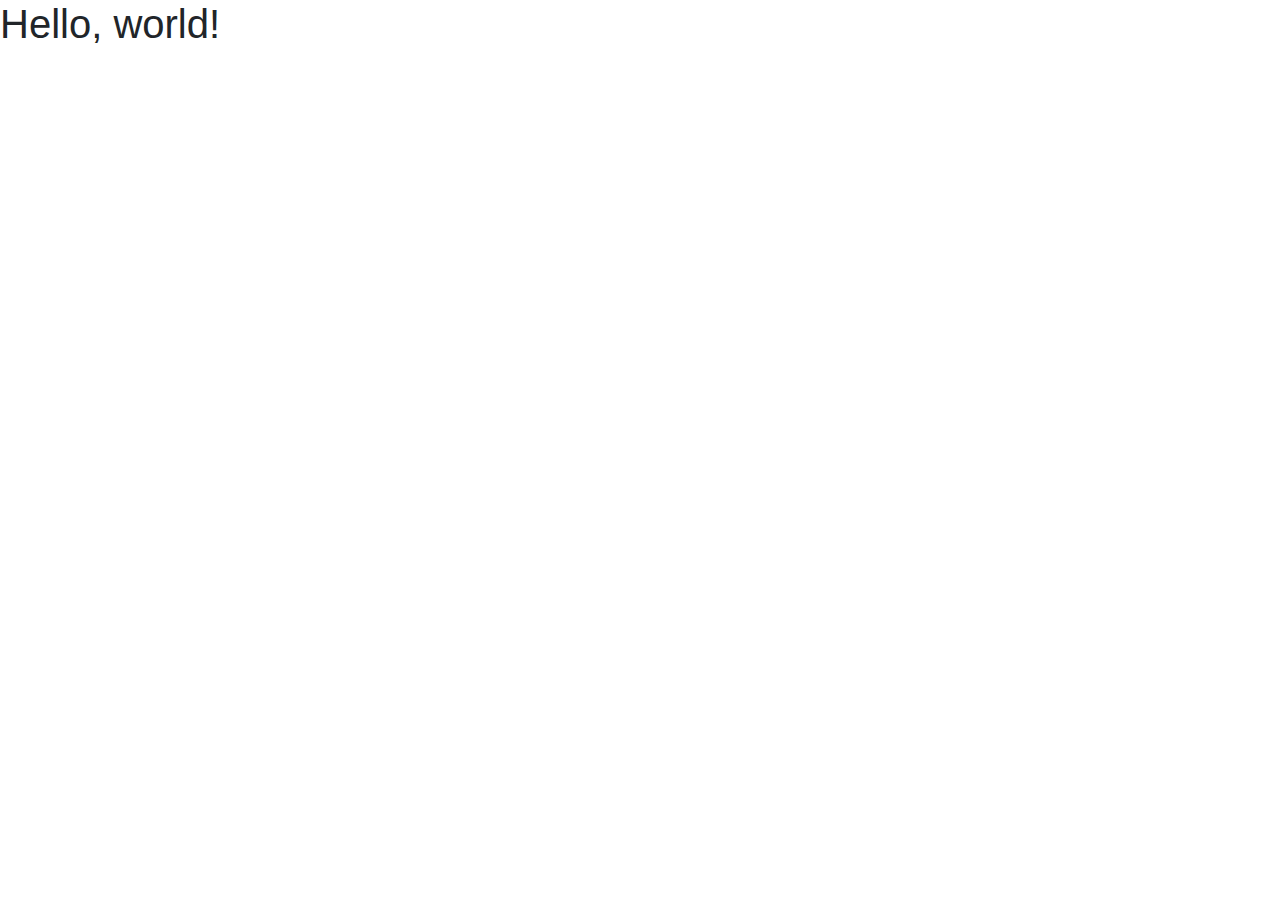
==== index.html @ f38ee5e2 "Installed bootstrap" ====
<!doctype html>
<html lang="en">
<head>
    <!-- Required meta tags -->
    <meta charset="utf-8">
    <meta name="viewport" content="width=device-width, initial-scale=1, shrink-to-fit=no">

    <!-- Bootstrap CSS -->
    <link rel="stylesheet" href="https://stackpath.bootstrapcdn.com/bootstrap/4.4.1/css/bootstrap.min.css" integrity="sha384-Vkoo8x4CGsO3+Hhxv8T/Q5PaXtkKtu6ug5TOeNV6gBiFeWPGFN9MuhOf23Q9Ifjh" crossorigin="anonymous">
    <link href="css/styles.css" rel="stylesheet" type="text/css">
  <title>Hello, world!</title>
  </head>
  <body>
    <h1>Hello, world!</h1>

    <!-- Optional JavaScript -->
    <!-- jQuery first, then Popper.js, then Bootstrap JS -->
    <script src="https://code.jquery.com/jquery-3.4.1.slim.min.js" integrity="sha384-J6qa4849blE2+poT4WnyKhv5vZF5SrPo0iEjwBvKU7imGFAV0wwj1yYfoRSJoZ+n" crossorigin="anonymous"></script>
    <script src="https://cdn.jsdelivr.net/npm/popper.js@1.16.0/dist/umd/popper.min.js" integrity="sha384-Q6E9RHvbIyZFJoft+2mJbHaEWldlvI9IOYy5n3zV9zzTtmI3UksdQRVvoxMfooAo" crossorigin="anonymous"></script>
    <script src="https://stackpath.bootstrapcdn.com/bootstrap/4.4.1/js/bootstrap.min.js" integrity="sha384-wfSDF2E50Y2D1uUdj0O3uMBJnjuUD4Ih7YwaYd1iqfktj0Uod8GCExl3Og8ifwB6" crossorigin="anonymous"></script>
  </body>
</html>
---- css/styles.css ----
@charset "utf-8";
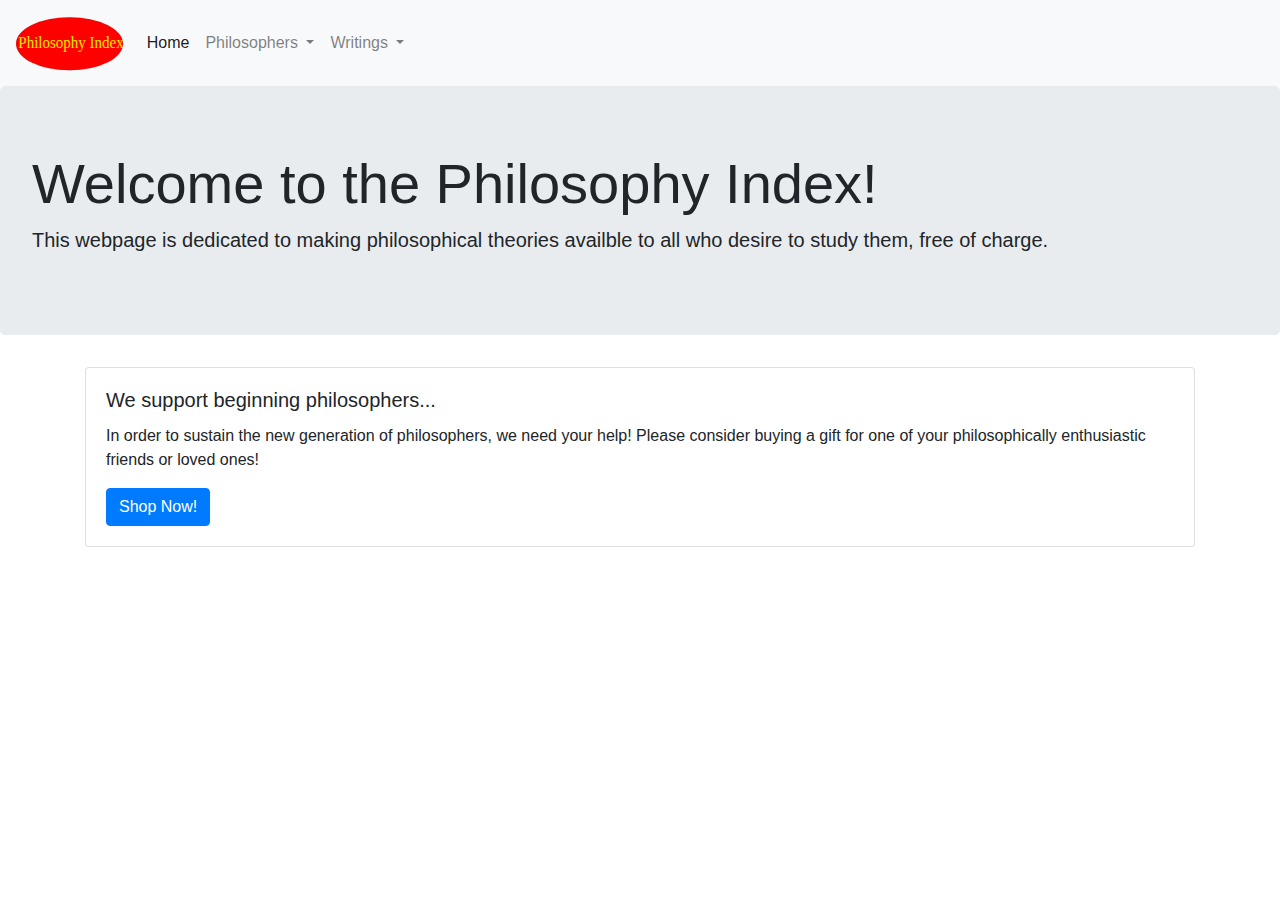
==== commit a7b8cb57: "Added the first building blocks" ====
--- a/index.html
+++ b/index.html
@@ -11,7 +11,74 @@
   <title>Hello, world!</title>
   </head>
   <body>
-    <h1>Hello, world!</h1>
+    
+	<nav class="navbar navbar-expand-lg navbar-light bg-light">
+  <a class="navbar-brand" href="#">
+	  <img alt="Philosophy Logo" src="images/Philosophy_for_All_logo2.svg" height="60">
+  </a>
+  <button class="navbar-toggler" type="button" data-toggle="collapse" data-target="#navbarSupportedContent" aria-controls="navbarSupportedContent" aria-expanded="false" aria-label="Toggle navigation">
+    <span class="navbar-toggler-icon"></span>
+  </button>
+
+  <div class="collapse navbar-collapse" id="navbarSupportedContent">
+    <ul class="navbar-nav mr-auto">
+      <li class="nav-item active">
+        <a class="nav-link" href="#">Home <span class="sr-only">(current)</span></a>
+      </li>
+      <li class="nav-item dropdown">
+        <a class="nav-link dropdown-toggle" href="#" id="navbarDropdown" role="button" data-toggle="dropdown" aria-haspopup="true" aria-expanded="false">
+          Philosophers
+        </a>
+        <div class="dropdown-menu" aria-labelledby="navbarDropdown">
+          <a class="dropdown-item" href="#">Action</a>
+          <a class="dropdown-item" href="#">Another action</a>
+          <div class="dropdown-divider"></div>
+          <a class="dropdown-item" href="#">Something else here</a>
+        </div>
+      </li>
+      <li class="nav-item dropdown">
+        <a class="nav-link dropdown-toggle" href="#" id="navbarDropdown" role="button" data-toggle="dropdown" aria-haspopup="true" aria-expanded="false">
+          Writings
+        </a>
+        <div class="dropdown-menu" aria-labelledby="navbarDropdown">
+          <a class="dropdown-item" href="#">Action</a>
+          <a class="dropdown-item" href="#">Another action</a>
+          <div class="dropdown-divider"></div>
+          <a class="dropdown-item" href="#">Something else here</a>
+        </div>
+      </li>
+    </ul>
+  </div>
+</nav>
+	<header>
+	<div class="jumbotron">
+  <h1 class="display-4">Welcome to the Philosophy Index!</h1>
+  <p class="lead">This webpage is dedicated to making philosophical theories availble to all who desire to study them, free of charge.</p>
+    </div>  
+	</header>
+	<section class="container">
+		<div class="card">
+            <div class="card-body">
+                <h5 class="card-title">We support beginning philosophers...</h5>
+                <p class="card-text">In order to sustain the new generation of philosophers, we need your help! Please consider buying a gift for one of your philosophically enthusiastic friends or loved ones!</p>
+                <a href="https://philosophersguild.com/collections/all" class="btn btn-primary" target="_blank">Shop Now!</a>
+            </div>
+        </div>	
+	</section>
+	<main class="container">
+	   <div class="row">
+		   <div class="col"></div>
+		   <div class="col"></div>
+		   <div class="col"></div>
+		   <div class="col"></div>
+		   <div class="col"></div>
+		   <div class="col"></div>
+		   <div class="col"></div>
+		   <div class="col"></div>
+		   <div class="col"></div>
+	   </div>
+	  </main>
+	  <footer></footer>
 
     <!-- Optional JavaScript -->
     <!-- jQuery first, then Popper.js, then Bootstrap JS -->
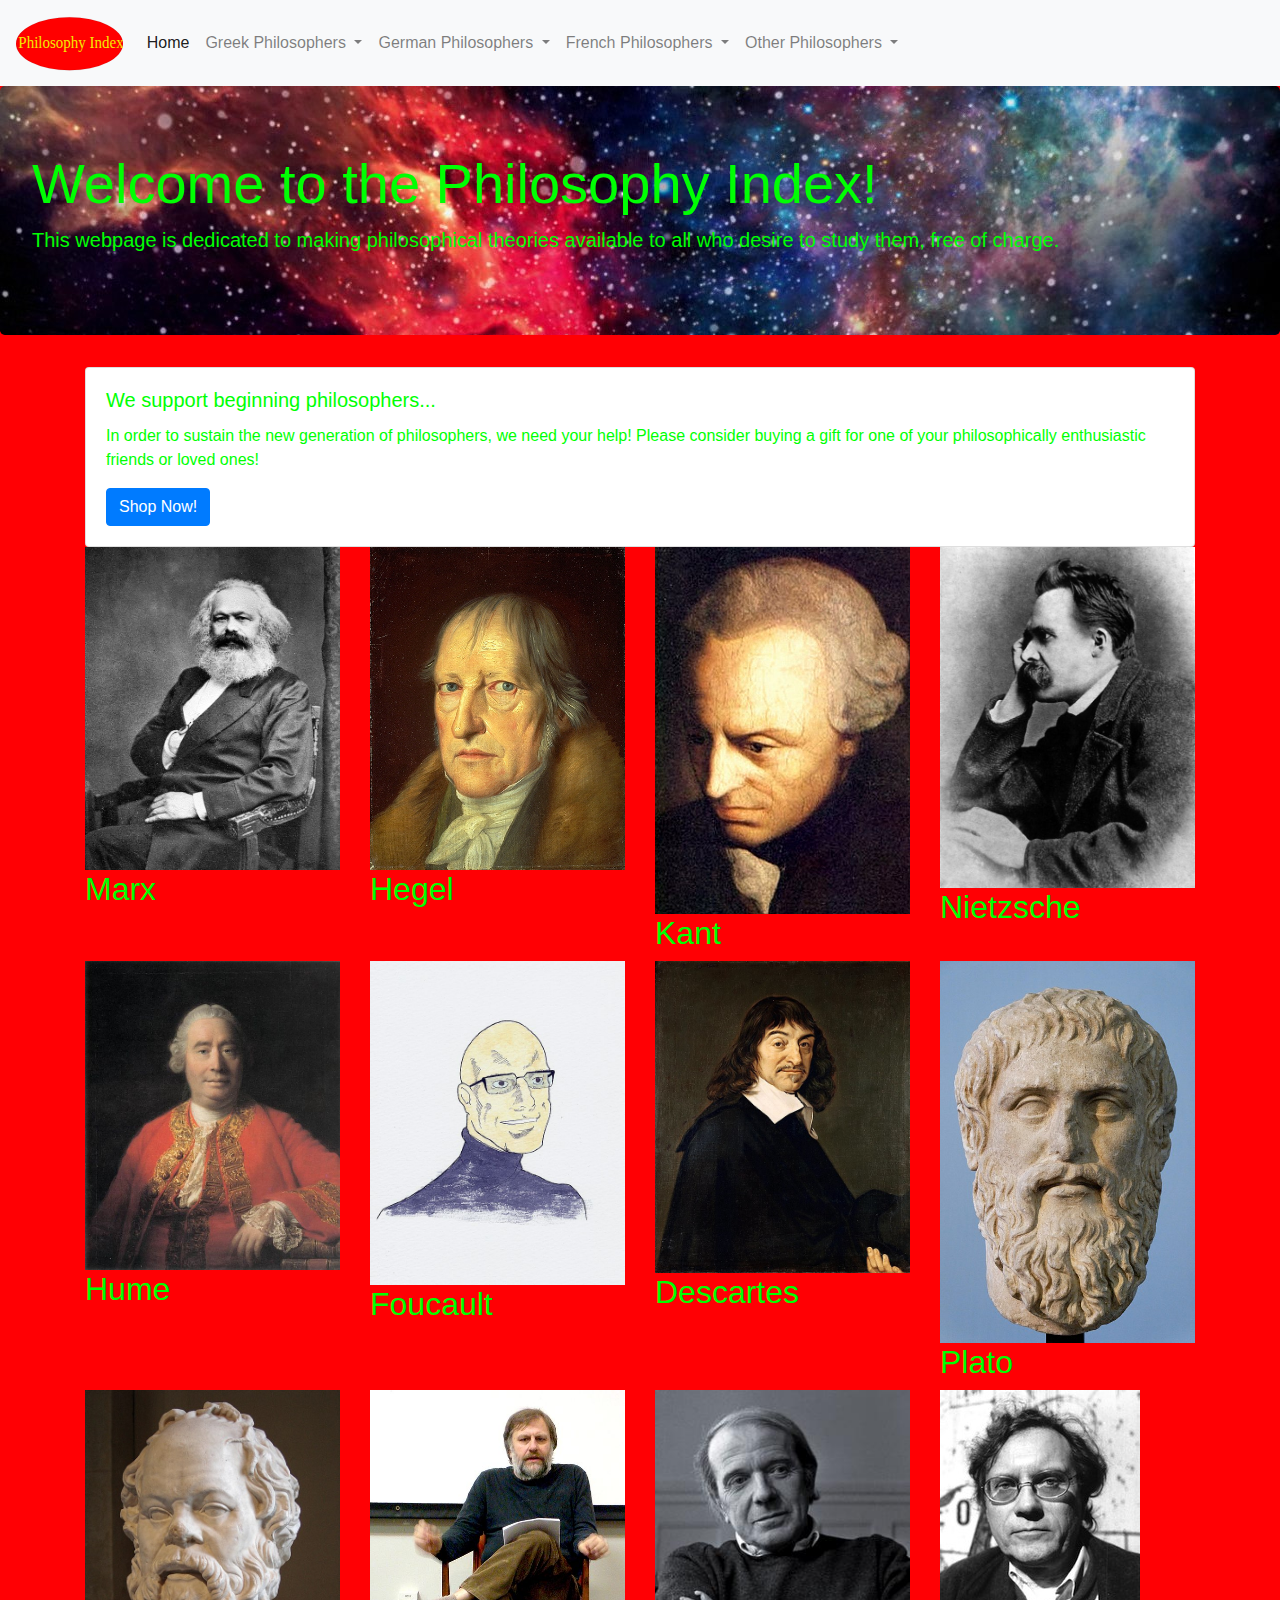
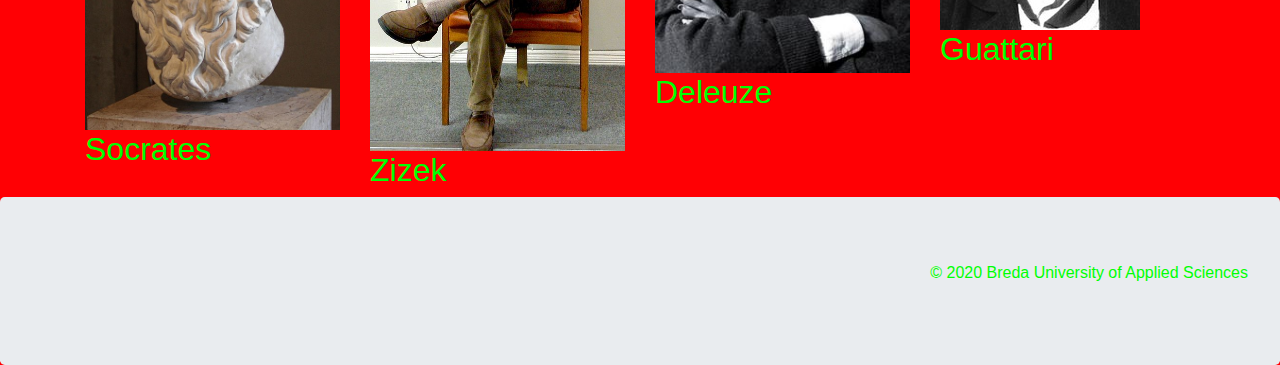
==== commit 07edd5be: "Further building progress" ====
--- a/index.html
+++ b/index.html
@@ -27,7 +27,7 @@
       </li>
       <li class="nav-item dropdown">
         <a class="nav-link dropdown-toggle" href="#" id="navbarDropdown" role="button" data-toggle="dropdown" aria-haspopup="true" aria-expanded="false">
-          Philosophers
+          Greek Philosophers
         </a>
         <div class="dropdown-menu" aria-labelledby="navbarDropdown">
           <a class="dropdown-item" href="#">Action</a>
@@ -38,7 +38,29 @@
       </li>
       <li class="nav-item dropdown">
         <a class="nav-link dropdown-toggle" href="#" id="navbarDropdown" role="button" data-toggle="dropdown" aria-haspopup="true" aria-expanded="false">
-          Writings
+          German Philosophers
+        </a>
+        <div class="dropdown-menu" aria-labelledby="navbarDropdown">
+          <a class="dropdown-item" href="#">Action</a>
+          <a class="dropdown-item" href="#">Another action</a>
+          <div class="dropdown-divider"></div>
+          <a class="dropdown-item" href="#">Something else here</a>
+        </div>
+      </li>
+	  <li class="nav-item dropdown">
+        <a class="nav-link dropdown-toggle" href="#" id="navbarDropdown" role="button" data-toggle="dropdown" aria-haspopup="true" aria-expanded="false">
+          French Philosophers
+        </a>
+        <div class="dropdown-menu" aria-labelledby="navbarDropdown">
+          <a class="dropdown-item" href="#">Action</a>
+          <a class="dropdown-item" href="#">Another action</a>
+          <div class="dropdown-divider"></div>
+          <a class="dropdown-item" href="#">Something else here</a>
+        </div>
+      </li>
+	  <li class="nav-item dropdown">
+        <a class="nav-link dropdown-toggle" href="#" id="navbarDropdown" role="button" data-toggle="dropdown" aria-haspopup="true" aria-expanded="false">
+          Other Philosophers
         </a>
         <div class="dropdown-menu" aria-labelledby="navbarDropdown">
           <a class="dropdown-item" href="#">Action</a>
@@ -51,9 +73,9 @@
   </div>
 </nav>
 	<header>
-	<div class="jumbotron">
+	<div class="jumbotron galaxy-background">
   <h1 class="display-4">Welcome to the Philosophy Index!</h1>
-  <p class="lead">This webpage is dedicated to making philosophical theories availble to all who desire to study them, free of charge.</p>
+  <p class="lead">This webpage is dedicated to making philosophical theories available to all who desire to study them, free of charge.</p>
     </div>  
 	</header>
 	<section class="container">
@@ -65,20 +87,62 @@
             </div>
         </div>	
 	</section>
-	<main class="container">
-	   <div class="row">
-		   <div class="col"></div>
-		   <div class="col"></div>
-		   <div class="col"></div>
-		   <div class="col"></div>
-		   <div class="col"></div>
-		   <div class="col"></div>
-		   <div class="col"></div>
-		   <div class="col"></div>
-		   <div class="col"></div>
-	   </div>
+	<main>
+	<div class="container">
+	  <div class="row">
+	      <div class="col-sm-6 col-md-4 col-lg-3">
+			  <img class="img-fluid" src="images/Karl_Marx.jpg" alt="">
+		      <h2>Marx</h2>
+		  </div>
+		  <div class="col-sm-6 col-md-4 col-lg-3">
+			  <img class="img-fluid" src="images/Georg_Hegel.jpg" alt="">
+		      <h2>Hegel</h2>
+		  </div>
+		  <div class="col-sm-6 col-md-4 col-lg-3">
+			  <img class="img-fluid" src="images/Immanuel_Kant.jpg" alt="">
+		      <h2>Kant</h2>
+		  </div>
+		  <div class="col-sm-6 col-md-4 col-lg-3">
+			  <img class="img-fluid" src="images/Friedrich_Nietzsche.jpg" alt="">
+		      <h2>Nietzsche</h2>
+		  </div>
+		  <div class="col-sm-6 col-md-4 col-lg-3">
+			  <img class="img-fluid" src="images/David_Hume.jpg" alt="">
+		      <h2>Hume</h2>
+		  </div>
+		  <div class="col-sm-6 col-md-4 col-lg-3">
+			  <img class="img-fluid" src="images/Michel_Foucault.jpg" alt="">
+		      <h2>Foucault</h2>
+		  </div>
+		  <div class="col-sm-6 col-md-4 col-lg-3">
+			  <img class="img-fluid" src="images/Rene_Descartes.jpg" alt="">
+		      <h2>Descartes</h2>
+		  </div>
+		  <div class="col-sm-6 col-md-4 col-lg-3">
+			  <img class="img-fluid" src="images/Plato.jpg" alt="">
+		      <h2>Plato</h2>
+		  </div>
+		  <div class="col-sm-6 col-md-4 col-lg-3">
+			  <img class="img-fluid" src="images/Socrates.jpg" alt="">
+		      <h2>Socrates</h2>
+		  </div>
+		  <div class="col-sm-6 col-md-4 col-lg-3">
+			  <img class="img-fluid" src="images/Slavoj-Zizek.jpg" alt="">
+		      <h2>Zizek</h2>
+		  </div>
+		  <div class="col-sm-6 col-md-4 col-lg-3">
+			  <img class="img-fluid" src="images/Gilles_Deleuze.jpg" alt="">
+		      <h2>Deleuze</h2>
+		  </div>
+		  <div class="col-sm-6 col-md-4 col-lg-3">
+			  <img class="img-fluid" src="images/Felix_Guattari.jpg" alt="">
+		      <h2>Guattari</h2>
+		  </div>
+	  </div>
 	  </main>
-	  <footer></footer>
+	  <footer class="jumbotron mb-0 text-right">
+	      <p>&copy; 2020 Breda University of Applied Sciences</p>
+	  </footer>
 
     <!-- Optional JavaScript -->
     <!-- jQuery first, then Popper.js, then Bootstrap JS -->
--- a/css/styles.css
+++ b/css/styles.css
@@ -1 +1,10 @@
 @charset "utf-8";
+
+body {
+	background-color: #FF0004;
+	color:#00FF03
+}
+
+.galaxy-background {
+	background-image: url(../images/galaxy_uncut.jpg)
+}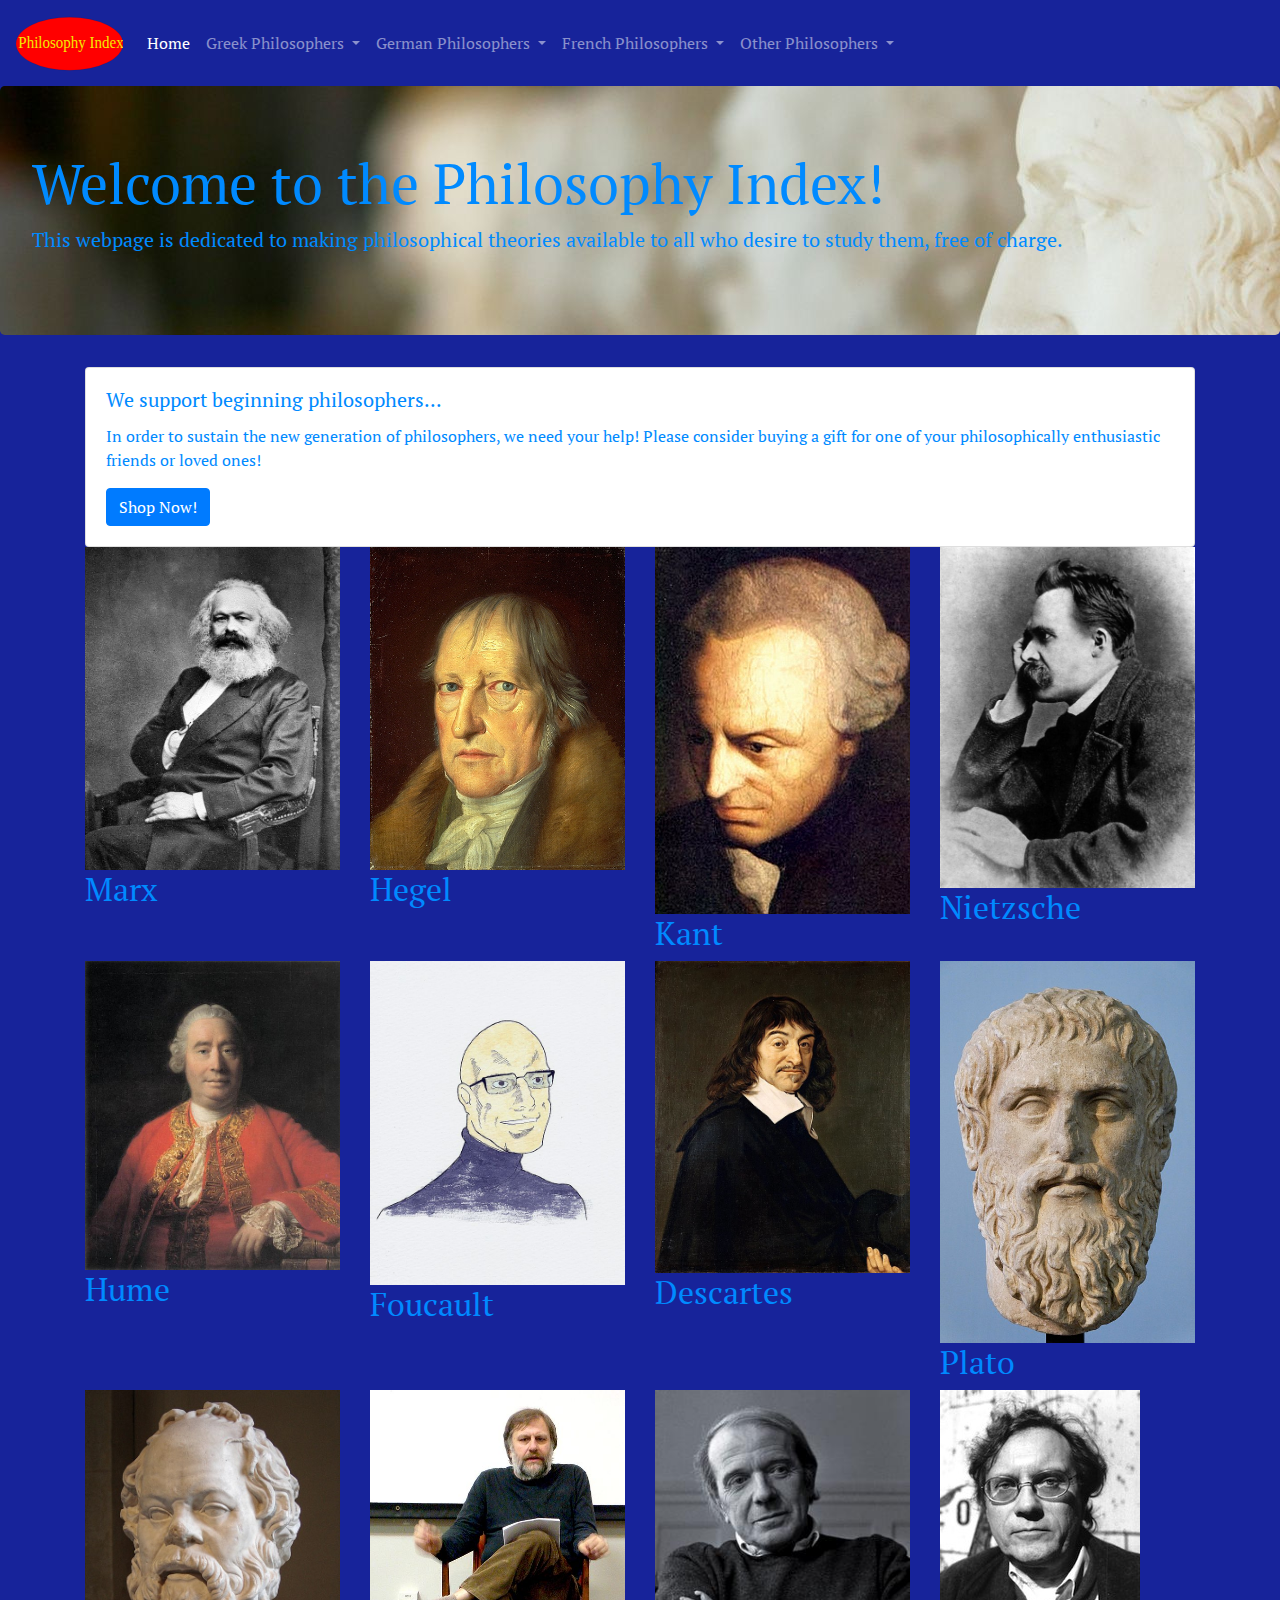
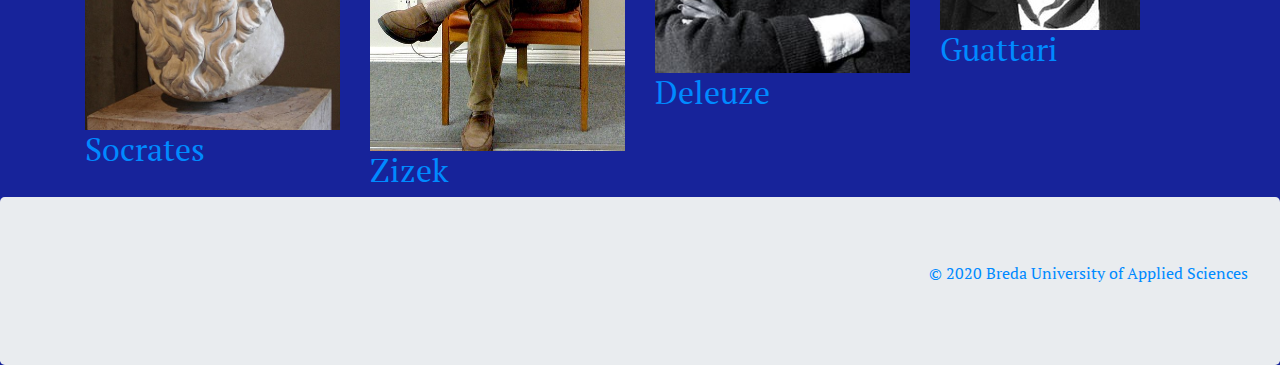
==== commit 50ca8d88: "Styling the webpage further" ====
--- a/index.html
+++ b/index.html
@@ -7,12 +7,13 @@
 
     <!-- Bootstrap CSS -->
     <link rel="stylesheet" href="https://stackpath.bootstrapcdn.com/bootstrap/4.4.1/css/bootstrap.min.css" integrity="sha384-Vkoo8x4CGsO3+Hhxv8T/Q5PaXtkKtu6ug5TOeNV6gBiFeWPGFN9MuhOf23Q9Ifjh" crossorigin="anonymous">
+	<link href="https://fonts.googleapis.com/css2?family=PT+Serif:ital@1&display=swap" rel="stylesheet"> 
     <link href="css/styles.css" rel="stylesheet" type="text/css">
   <title>Hello, world!</title>
   </head>
   <body>
     
-	<nav class="navbar navbar-expand-lg navbar-light bg-light">
+	<nav class="navbar navbar-expand-lg navbar-dark my-navbar">
   <a class="navbar-brand" href="#">
 	  <img alt="Philosophy Logo" src="images/Philosophy_for_All_logo2.svg" height="60">
   </a>
@@ -139,6 +140,7 @@
 		      <h2>Guattari</h2>
 		  </div>
 	  </div>
+	</div>
 	  </main>
 	  <footer class="jumbotron mb-0 text-right">
 	      <p>&copy; 2020 Breda University of Applied Sciences</p>
--- a/css/styles.css
+++ b/css/styles.css
@@ -1,10 +1,16 @@
 @charset "utf-8";
 
 body {
-	background-color: #FF0004;
-	color:#00FF03
+	background-color:#17239A;
+	color:#008AFF;
+	font-family: 'PT Serif', serif;
 }
 
 .galaxy-background {
-	background-image: url(../images/galaxy_uncut.jpg)
-}+	background-image: url(../images/Header_background1.jpg)
+}
+
+.my-navbar {
+	background-color:#17239A; 
+}
+
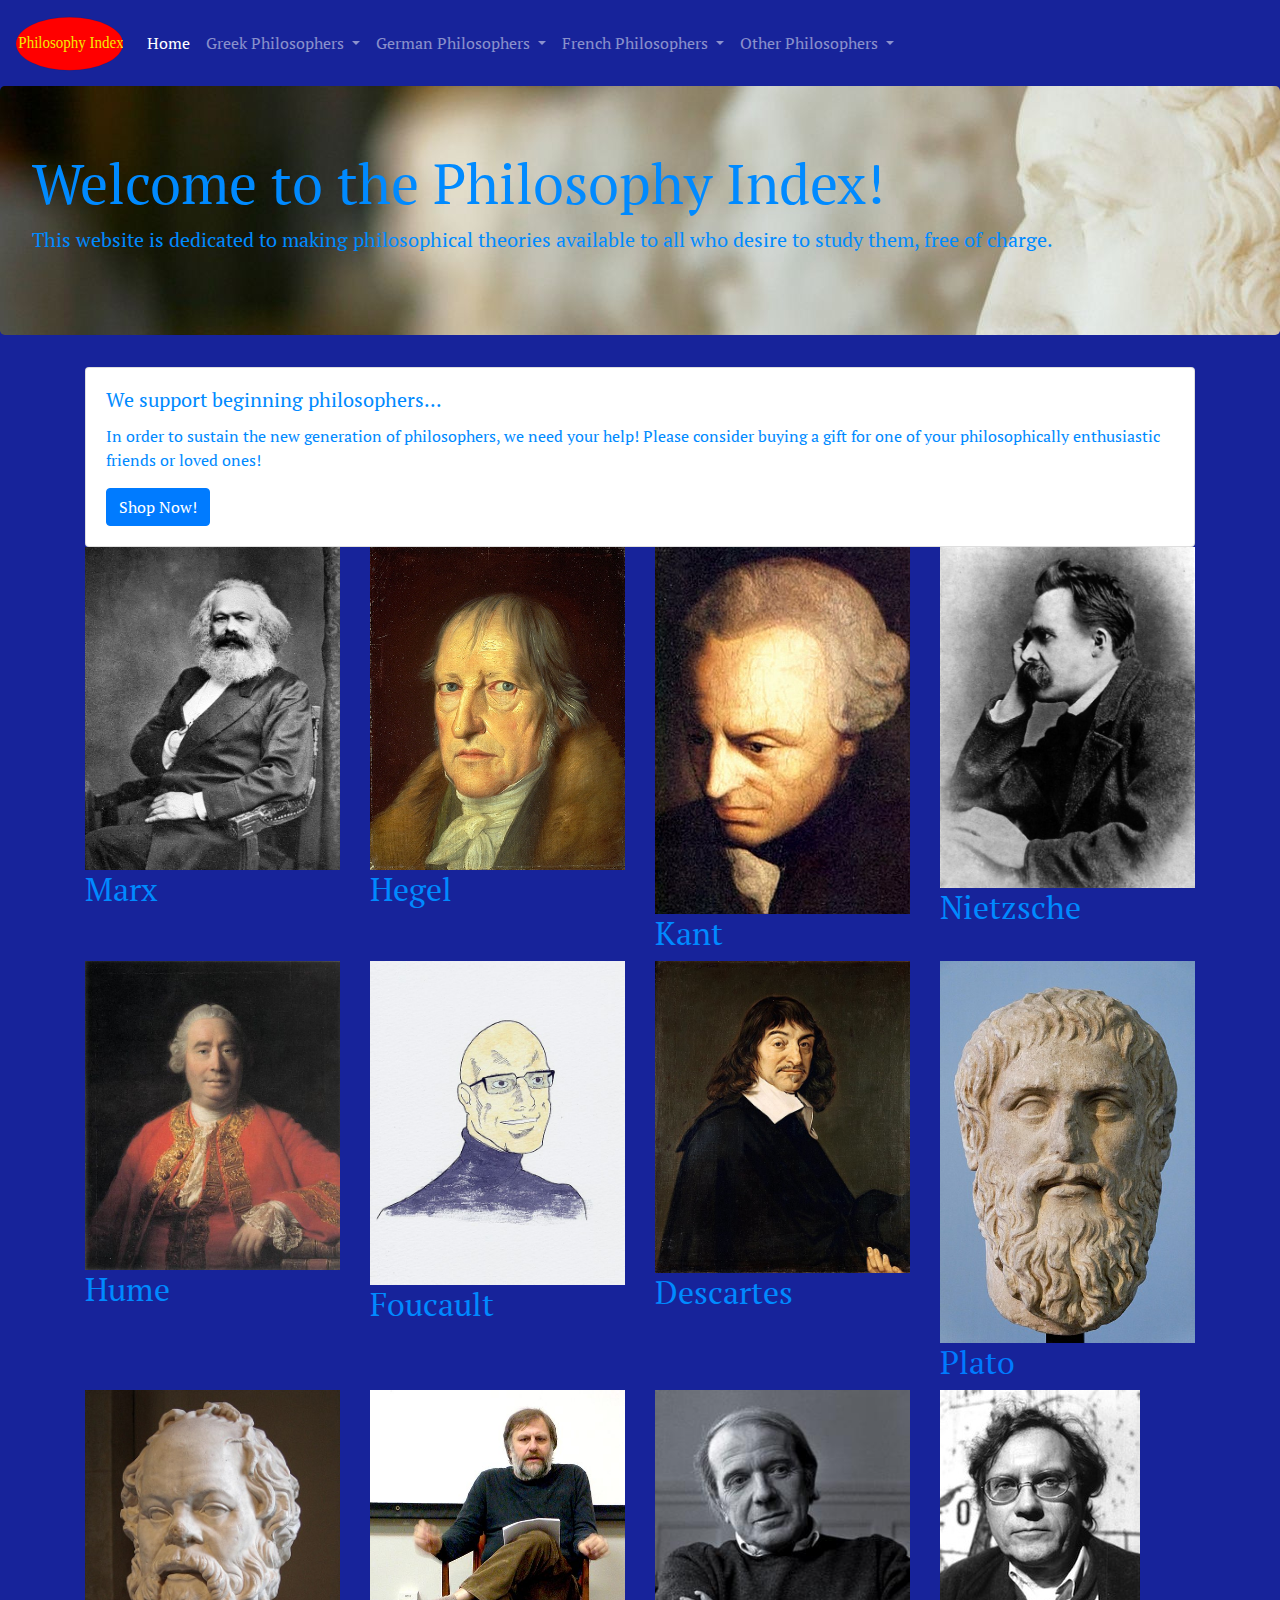
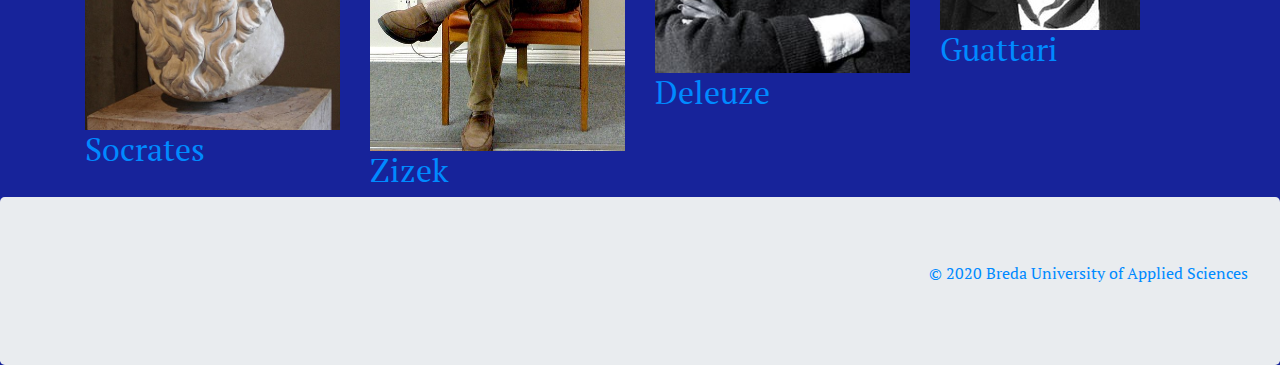
==== commit 81ce4b6b: "Finished the website" ====
--- a/index.html
+++ b/index.html
@@ -9,12 +9,12 @@
     <link rel="stylesheet" href="https://stackpath.bootstrapcdn.com/bootstrap/4.4.1/css/bootstrap.min.css" integrity="sha384-Vkoo8x4CGsO3+Hhxv8T/Q5PaXtkKtu6ug5TOeNV6gBiFeWPGFN9MuhOf23Q9Ifjh" crossorigin="anonymous">
 	<link href="https://fonts.googleapis.com/css2?family=PT+Serif:ital@1&display=swap" rel="stylesheet"> 
     <link href="css/styles.css" rel="stylesheet" type="text/css">
-  <title>Hello, world!</title>
+  <title>Philosophy Index</title>
   </head>
   <body>
     
 	<nav class="navbar navbar-expand-lg navbar-dark my-navbar">
-  <a class="navbar-brand" href="#">
+  <a class="navbar-brand" href="index.html">
 	  <img alt="Philosophy Logo" src="images/Philosophy_for_All_logo2.svg" height="60">
   </a>
   <button class="navbar-toggler" type="button" data-toggle="collapse" data-target="#navbarSupportedContent" aria-controls="navbarSupportedContent" aria-expanded="false" aria-label="Toggle navigation">
@@ -24,59 +24,55 @@
   <div class="collapse navbar-collapse" id="navbarSupportedContent">
     <ul class="navbar-nav mr-auto">
       <li class="nav-item active">
-        <a class="nav-link" href="#">Home <span class="sr-only">(current)</span></a>
+        <a class="nav-link" href="index.html">Home <span class="sr-only">(current)</span></a>
       </li>
       <li class="nav-item dropdown">
-        <a class="nav-link dropdown-toggle" href="#" id="navbarDropdown" role="button" data-toggle="dropdown" aria-haspopup="true" aria-expanded="false">
+        <a class="nav-link dropdown-toggle" href="#" id="Greek Dropdown" role="button" data-toggle="dropdown" aria-haspopup="true" aria-expanded="false">
           Greek Philosophers
         </a>
         <div class="dropdown-menu" aria-labelledby="navbarDropdown">
-          <a class="dropdown-item" href="#">Action</a>
-          <a class="dropdown-item" href="#">Another action</a>
-          <div class="dropdown-divider"></div>
-          <a class="dropdown-item" href="#">Something else here</a>
+          <a class="dropdown-item" href="Greek.html">Plato</a>
+          <a class="dropdown-item" href="#">Socrates</a>
         </div>
       </li>
       <li class="nav-item dropdown">
-        <a class="nav-link dropdown-toggle" href="#" id="navbarDropdown" role="button" data-toggle="dropdown" aria-haspopup="true" aria-expanded="false">
+        <a class="nav-link dropdown-toggle" href="#" id="German Dropdown" role="button" data-toggle="dropdown" aria-haspopup="true" aria-expanded="false">
           German Philosophers
         </a>
         <div class="dropdown-menu" aria-labelledby="navbarDropdown">
-          <a class="dropdown-item" href="#">Action</a>
-          <a class="dropdown-item" href="#">Another action</a>
-          <div class="dropdown-divider"></div>
-          <a class="dropdown-item" href="#">Something else here</a>
+          <a class="dropdown-item" href="#">Karl Marx</a>
+          <a class="dropdown-item" href="#">Friedrich Nietzsche</a>
+		  <a class="dropdown-item" href="#">Immanuel Kant</a>
+		  <a class="dropdown-item" href="#">Georg Wilhelm Hegel</a>
         </div>
       </li>
 	  <li class="nav-item dropdown">
-        <a class="nav-link dropdown-toggle" href="#" id="navbarDropdown" role="button" data-toggle="dropdown" aria-haspopup="true" aria-expanded="false">
+        <a class="nav-link dropdown-toggle" href="#" id="French Dropdown" role="button" data-toggle="dropdown" aria-haspopup="true" aria-expanded="false">
           French Philosophers
         </a>
         <div class="dropdown-menu" aria-labelledby="navbarDropdown">
-          <a class="dropdown-item" href="#">Action</a>
-          <a class="dropdown-item" href="#">Another action</a>
-          <div class="dropdown-divider"></div>
-          <a class="dropdown-item" href="#">Something else here</a>
+          <a class="dropdown-item" href="#">Michel Foucault</a>
+          <a class="dropdown-item" href="#">Gilles Deleuze</a>
+          <a class="dropdown-item" href="#">Felix Guattari</a>
+		  <a class="dropdown-item" href="#">Rene Descartes</a>
         </div>
       </li>
 	  <li class="nav-item dropdown">
-        <a class="nav-link dropdown-toggle" href="#" id="navbarDropdown" role="button" data-toggle="dropdown" aria-haspopup="true" aria-expanded="false">
+        <a class="nav-link dropdown-toggle" href="#" id="Other Dropdown" role="button" data-toggle="dropdown" aria-haspopup="true" aria-expanded="false">
           Other Philosophers
         </a>
         <div class="dropdown-menu" aria-labelledby="navbarDropdown">
-          <a class="dropdown-item" href="#">Action</a>
-          <a class="dropdown-item" href="#">Another action</a>
-          <div class="dropdown-divider"></div>
-          <a class="dropdown-item" href="#">Something else here</a>
+          <a class="dropdown-item" href="#">David Hume</a>
+          <a class="dropdown-item" href="#">Slavoj Zizek</a>
         </div>
       </li>
     </ul>
   </div>
 </nav>
 	<header>
-	<div class="jumbotron galaxy-background">
+	<div class="jumbotron greek-background">
   <h1 class="display-4">Welcome to the Philosophy Index!</h1>
-  <p class="lead">This webpage is dedicated to making philosophical theories available to all who desire to study them, free of charge.</p>
+  <p class="lead">This website is dedicated to making philosophical theories available to all who desire to study them, free of charge.</p>
     </div>  
 	</header>
 	<section class="container">
@@ -92,51 +88,53 @@
 	<div class="container">
 	  <div class="row">
 	      <div class="col-sm-6 col-md-4 col-lg-3">
-			  <img class="img-fluid" src="images/Karl_Marx.jpg" alt="">
+			  <img class="img-fluid" src="images/Karl_Marx.jpg" alt="Karl Marx">
 		      <h2>Marx</h2>
 		  </div>
 		  <div class="col-sm-6 col-md-4 col-lg-3">
-			  <img class="img-fluid" src="images/Georg_Hegel.jpg" alt="">
+			  <img class="img-fluid" src="images/Georg_Hegel.jpg" alt="Georg Hegel">
 		      <h2>Hegel</h2>
 		  </div>
 		  <div class="col-sm-6 col-md-4 col-lg-3">
-			  <img class="img-fluid" src="images/Immanuel_Kant.jpg" alt="">
+			  <img class="img-fluid" src="images/Immanuel_Kant.jpg" alt="Immanuel Kant">
 		      <h2>Kant</h2>
 		  </div>
 		  <div class="col-sm-6 col-md-4 col-lg-3">
-			  <img class="img-fluid" src="images/Friedrich_Nietzsche.jpg" alt="">
+			  <img class="img-fluid" src="images/Friedrich_Nietzsche.jpg" alt="Friedrich Nietzsche">
 		      <h2>Nietzsche</h2>
 		  </div>
 		  <div class="col-sm-6 col-md-4 col-lg-3">
-			  <img class="img-fluid" src="images/David_Hume.jpg" alt="">
+			  <img class="img-fluid" src="images/David_Hume.jpg" alt="David Hume">
 		      <h2>Hume</h2>
 		  </div>
 		  <div class="col-sm-6 col-md-4 col-lg-3">
-			  <img class="img-fluid" src="images/Michel_Foucault.jpg" alt="">
+			  <img class="img-fluid" src="images/Michel_Foucault.jpg" alt="Michel Foucault">
 		      <h2>Foucault</h2>
 		  </div>
 		  <div class="col-sm-6 col-md-4 col-lg-3">
-			  <img class="img-fluid" src="images/Rene_Descartes.jpg" alt="">
+			  <img class="img-fluid" src="images/Rene_Descartes.jpg" alt="Rene Descartes">
 		      <h2>Descartes</h2>
 		  </div>
 		  <div class="col-sm-6 col-md-4 col-lg-3">
-			  <img class="img-fluid" src="images/Plato.jpg" alt="">
+			  <a href="Greek.html">
+			  <img class="img-fluid" src="images/Plato.jpg" alt="Plato">
 		      <h2>Plato</h2>
+	      </a>
 		  </div>
 		  <div class="col-sm-6 col-md-4 col-lg-3">
-			  <img class="img-fluid" src="images/Socrates.jpg" alt="">
+			  <img class="img-fluid" src="images/Socrates.jpg" alt="Socrates">
 		      <h2>Socrates</h2>
 		  </div>
 		  <div class="col-sm-6 col-md-4 col-lg-3">
-			  <img class="img-fluid" src="images/Slavoj-Zizek.jpg" alt="">
+			  <img class="img-fluid" src="images/Slavoj-Zizek.jpg" alt="Slavoj Zizek">
 		      <h2>Zizek</h2>
 		  </div>
 		  <div class="col-sm-6 col-md-4 col-lg-3">
-			  <img class="img-fluid" src="images/Gilles_Deleuze.jpg" alt="">
+			  <img class="img-fluid" src="images/Gilles_Deleuze.jpg" alt="Gilles Deleuze">
 		      <h2>Deleuze</h2>
 		  </div>
 		  <div class="col-sm-6 col-md-4 col-lg-3">
-			  <img class="img-fluid" src="images/Felix_Guattari.jpg" alt="">
+			  <img class="img-fluid" src="images/Felix_Guattari.jpg" alt="Felix Guattari">
 		      <h2>Guattari</h2>
 		  </div>
 	  </div>
--- a/css/styles.css
+++ b/css/styles.css
@@ -6,7 +6,7 @@
 	font-family: 'PT Serif', serif;
 }
 
-.galaxy-background {
+.greek-background {
 	background-image: url(../images/Header_background1.jpg)
 }
 
